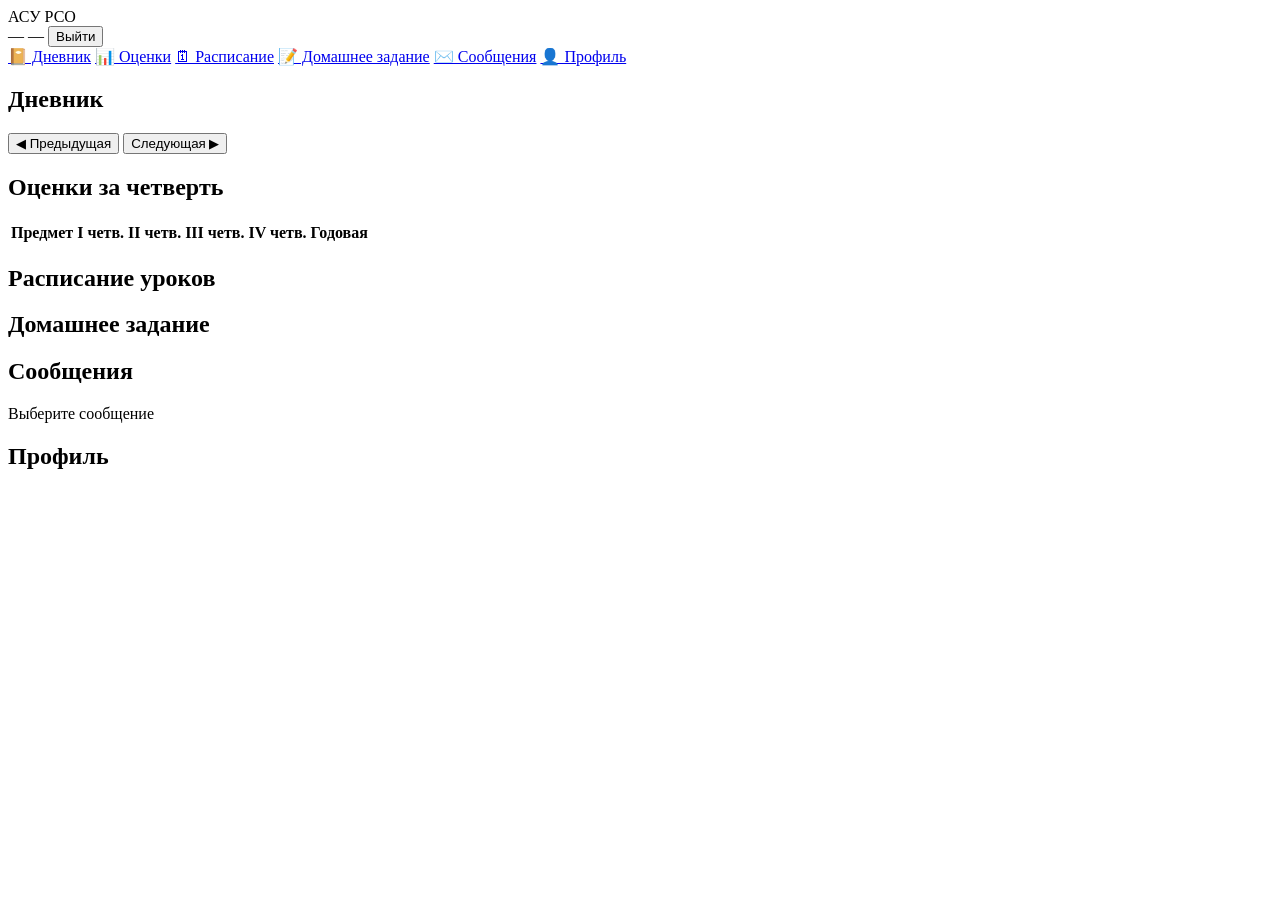
==== index.html @ 89339a19 "Create index.html" ====
<!DOCTYPE html>
<html lang="ru">
<head>
<meta charset="UTF-8">
<meta name="viewport" content="width=device-width, initial-scale=1.0">
<title>АСУ РСО — Дневник</title>
<link rel="stylesheet" href="css/style.css">
</head>
<body>
<header class="topbar">
  <div class="logo">АСУ РСО</div>
  <div class="user-info">
    <span id="userName">—</span>
    <span class="role-badge" id="userRole">—</span>
    <button id="logoutBtn" class="logout">Выйти</button>
  </div>
</header>

<div class="layout">
  <aside class="sidebar">
    <nav>
      <a href="#" data-tab="diary" class="active">📔 Дневник</a>
      <a href="#" data-tab="grades">📊 Оценки</a>
      <a href="#" data-tab="schedule">🗓 Расписание</a>
      <a href="#" data-tab="homework">📝 Домашнее задание</a>
      <a href="#" data-tab="messages">✉️ Сообщения</a>
      <a href="#" data-tab="profile">👤 Профиль</a>
    </nav>
  </aside>

  <main class="content">
    <!-- Дневник -->
    <section id="tab-diary" class="tab-panel active">
      <h1>Дневник</h1>
      <div class="week-nav">
        <button id="prevWeek">◀ Предыдущая</button>
        <span id="weekRange"></span>
        <button id="nextWeek">Следующая ▶</button>
      </div>
      <div id="diaryContent"></div>
    </section>

    <!-- Оценки -->
    <section id="tab-grades" class="tab-panel">
      <h1>Оценки за четверть</h1>
      <table class="grades-table" id="gradesTable">
        <thead>
          <tr><th>Предмет</th><th>I четв.</th><th>II четв.</th><th>III четв.</th><th>IV четв.</th><th>Годовая</th></tr>
        </thead>
        <tbody></tbody>
      </table>
    </section>

    <!-- Расписание -->
    <section id="tab-schedule" class="tab-panel">
      <h1>Расписание уроков</h1>
      <div id="scheduleContent"></div>
    </section>

    <!-- Домашка -->
    <section id="tab-homework" class="tab-panel">
      <h1>Домашнее задание</h1>
      <div id="homeworkContent"></div>
    </section>

    <!-- Сообщения -->
    <section id="tab-messages" class="tab-panel">
      <h1>Сообщения</h1>
      <div class="messages-layout">
        <div class="msg-list" id="msgList"></div>
        <div class="msg-view" id="msgView">
          <p class="placeholder">Выберите сообщение</p>
        </div>
      </div>
    </section>

    <!-- Профиль -->
    <section id="tab-profile" class="tab-panel">
      <h1>Профиль</h1>
      <div class="profile-card" id="profileCard"></div>
    </section>
  </main>
</div>

<script src="js/data.js"></script>
<script src="js/app.js"></script>
</body>
</html>
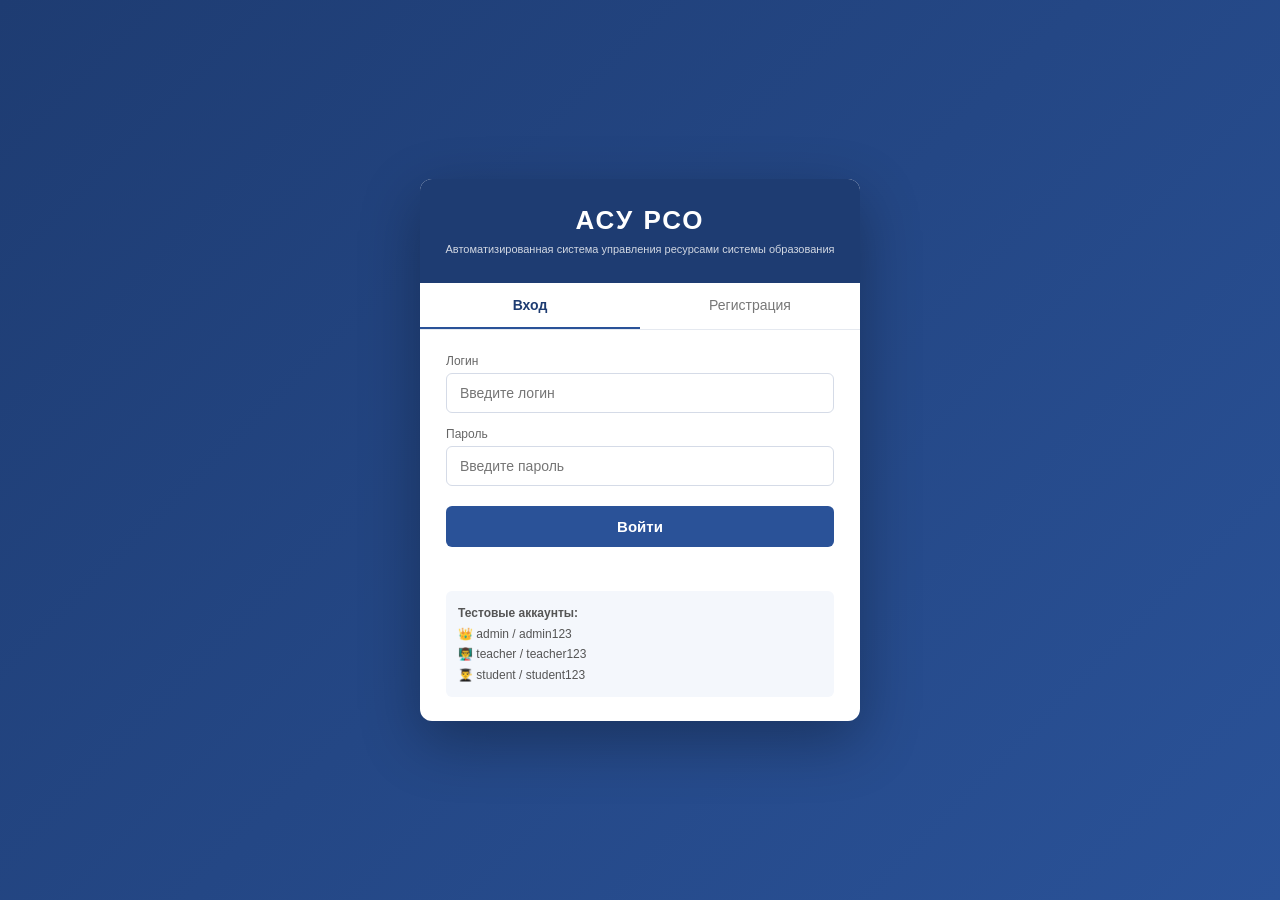
==== commit a59b277d: "Update index.html" ====
--- a/index.html
+++ b/index.html
@@ -1,88 +1,14 @@
 <!DOCTYPE html>
-<html lang="ru">
+<html>
 <head>
 <meta charset="UTF-8">
-<meta name="viewport" content="width=device-width, initial-scale=1.0">
-<title>АСУ РСО — Дневник</title>
-<link rel="stylesheet" href="css/style.css">
+<title>АСУ РСО</title>
+<script src="js/storage.js"></script>
+<script>
+  // Если есть сессия — в приложение, иначе на вход
+  const session = DB.getSession();
+  window.location.href = session ? 'app.html' : 'login.html';
+</script>
 </head>
-<body>
-<header class="topbar">
-  <div class="logo">АСУ РСО</div>
-  <div class="user-info">
-    <span id="userName">—</span>
-    <span class="role-badge" id="userRole">—</span>
-    <button id="logoutBtn" class="logout">Выйти</button>
-  </div>
-</header>
-
-<div class="layout">
-  <aside class="sidebar">
-    <nav>
-      <a href="#" data-tab="diary" class="active">📔 Дневник</a>
-      <a href="#" data-tab="grades">📊 Оценки</a>
-      <a href="#" data-tab="schedule">🗓 Расписание</a>
-      <a href="#" data-tab="homework">📝 Домашнее задание</a>
-      <a href="#" data-tab="messages">✉️ Сообщения</a>
-      <a href="#" data-tab="profile">👤 Профиль</a>
-    </nav>
-  </aside>
-
-  <main class="content">
-    <!-- Дневник -->
-    <section id="tab-diary" class="tab-panel active">
-      <h1>Дневник</h1>
-      <div class="week-nav">
-        <button id="prevWeek">◀ Предыдущая</button>
-        <span id="weekRange"></span>
-        <button id="nextWeek">Следующая ▶</button>
-      </div>
-      <div id="diaryContent"></div>
-    </section>
-
-    <!-- Оценки -->
-    <section id="tab-grades" class="tab-panel">
-      <h1>Оценки за четверть</h1>
-      <table class="grades-table" id="gradesTable">
-        <thead>
-          <tr><th>Предмет</th><th>I четв.</th><th>II четв.</th><th>III четв.</th><th>IV четв.</th><th>Годовая</th></tr>
-        </thead>
-        <tbody></tbody>
-      </table>
-    </section>
-
-    <!-- Расписание -->
-    <section id="tab-schedule" class="tab-panel">
-      <h1>Расписание уроков</h1>
-      <div id="scheduleContent"></div>
-    </section>
-
-    <!-- Домашка -->
-    <section id="tab-homework" class="tab-panel">
-      <h1>Домашнее задание</h1>
-      <div id="homeworkContent"></div>
-    </section>
-
-    <!-- Сообщения -->
-    <section id="tab-messages" class="tab-panel">
-      <h1>Сообщения</h1>
-      <div class="messages-layout">
-        <div class="msg-list" id="msgList"></div>
-        <div class="msg-view" id="msgView">
-          <p class="placeholder">Выберите сообщение</p>
-        </div>
-      </div>
-    </section>
-
-    <!-- Профиль -->
-    <section id="tab-profile" class="tab-panel">
-      <h1>Профиль</h1>
-      <div class="profile-card" id="profileCard"></div>
-    </section>
-  </main>
-</div>
-
-<script src="js/data.js"></script>
-<script src="js/app.js"></script>
-</body>
+<body></body>
 </html>
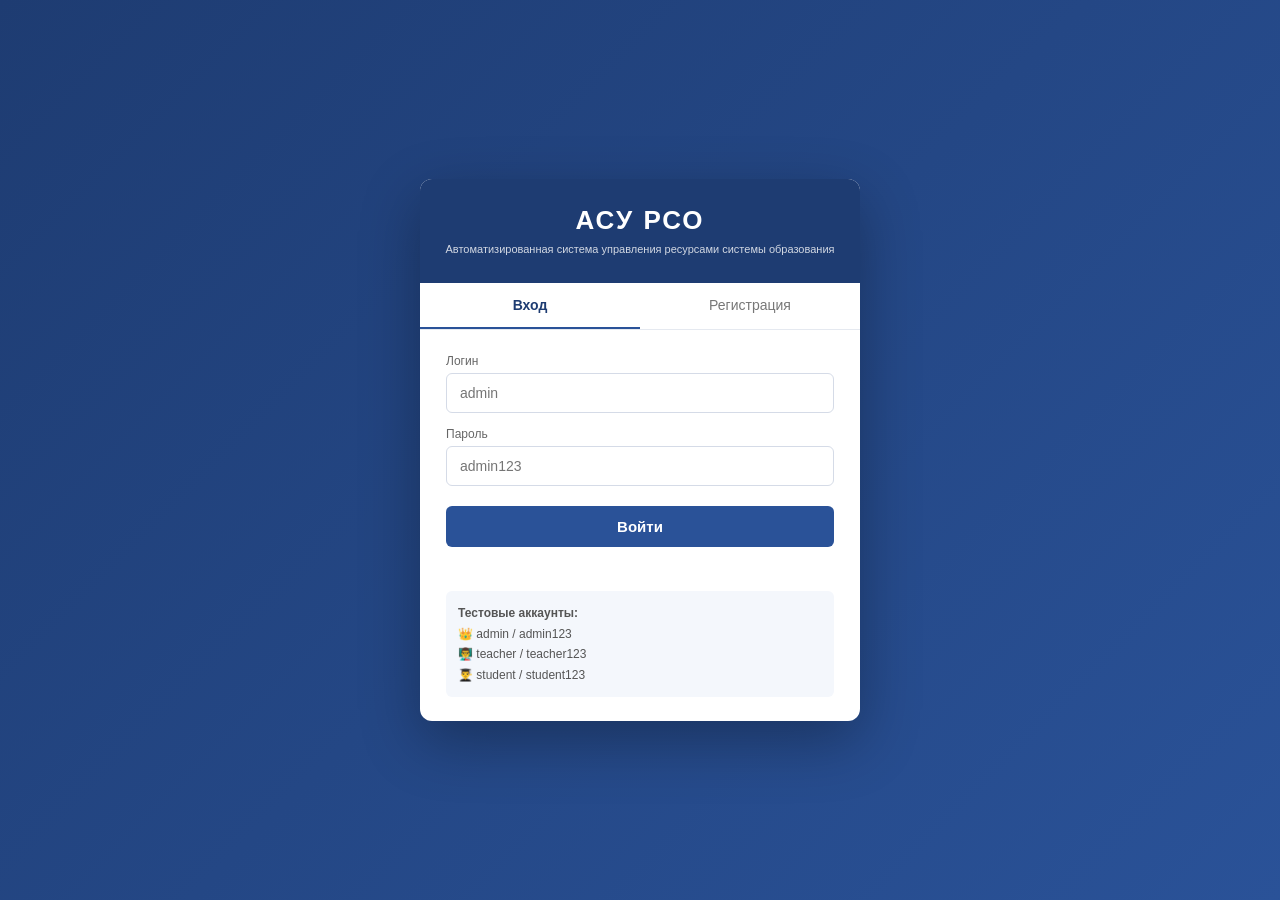
==== commit bdea493f: "Update index.html" ====
--- a/index.html
+++ b/index.html
@@ -3,12 +3,19 @@
 <head>
 <meta charset="UTF-8">
 <title>АСУ РСО</title>
+</head>
+<body>
 <script src="js/storage.js"></script>
 <script>
-  // Если есть сессия — в приложение, иначе на вход
-  const session = DB.getSession();
-  window.location.href = session ? 'app.html' : 'login.html';
+  (function () {
+    const session = DB.getSession();
+    console.log('index.html: сессия =', session);
+    if (session) {
+      window.location.replace('app.html');
+    } else {
+      window.location.replace('login.html');
+    }
+  })();
 </script>
-</head>
-<body></body>
+</body>
 </html>
